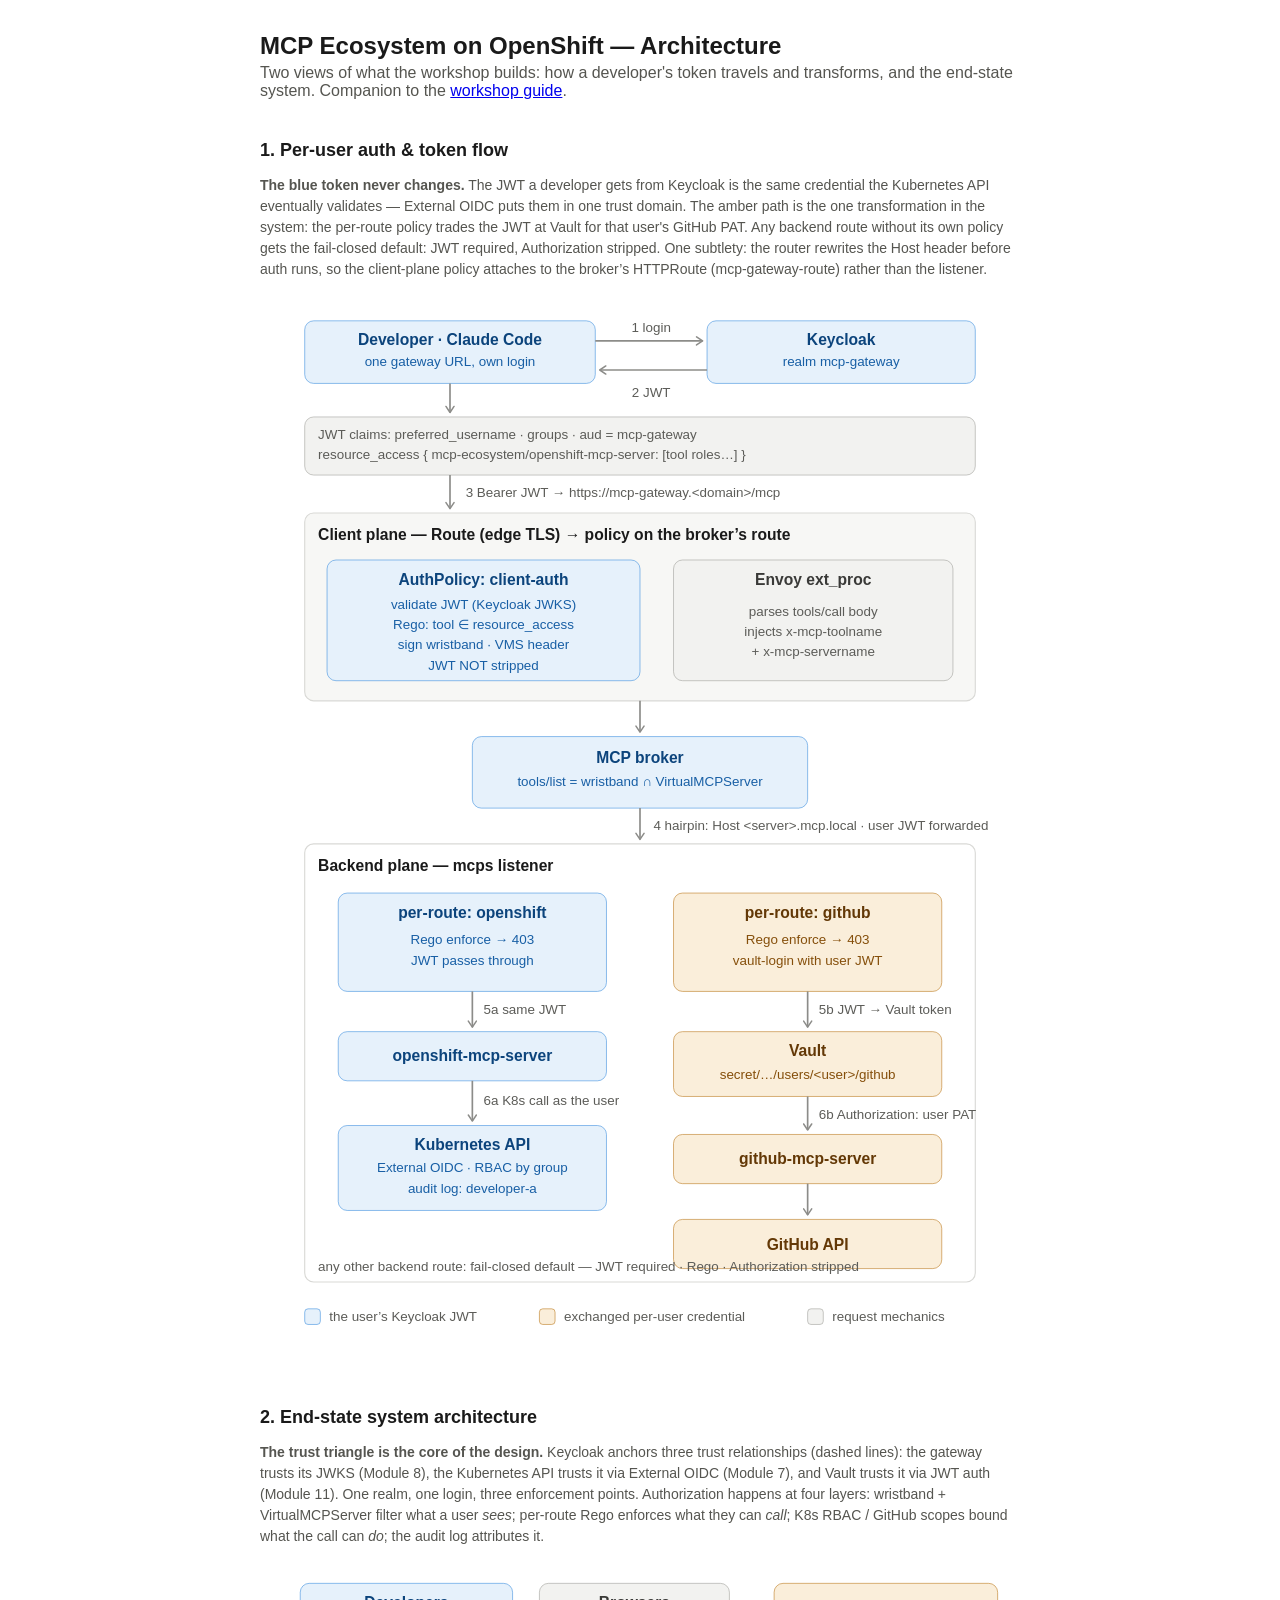
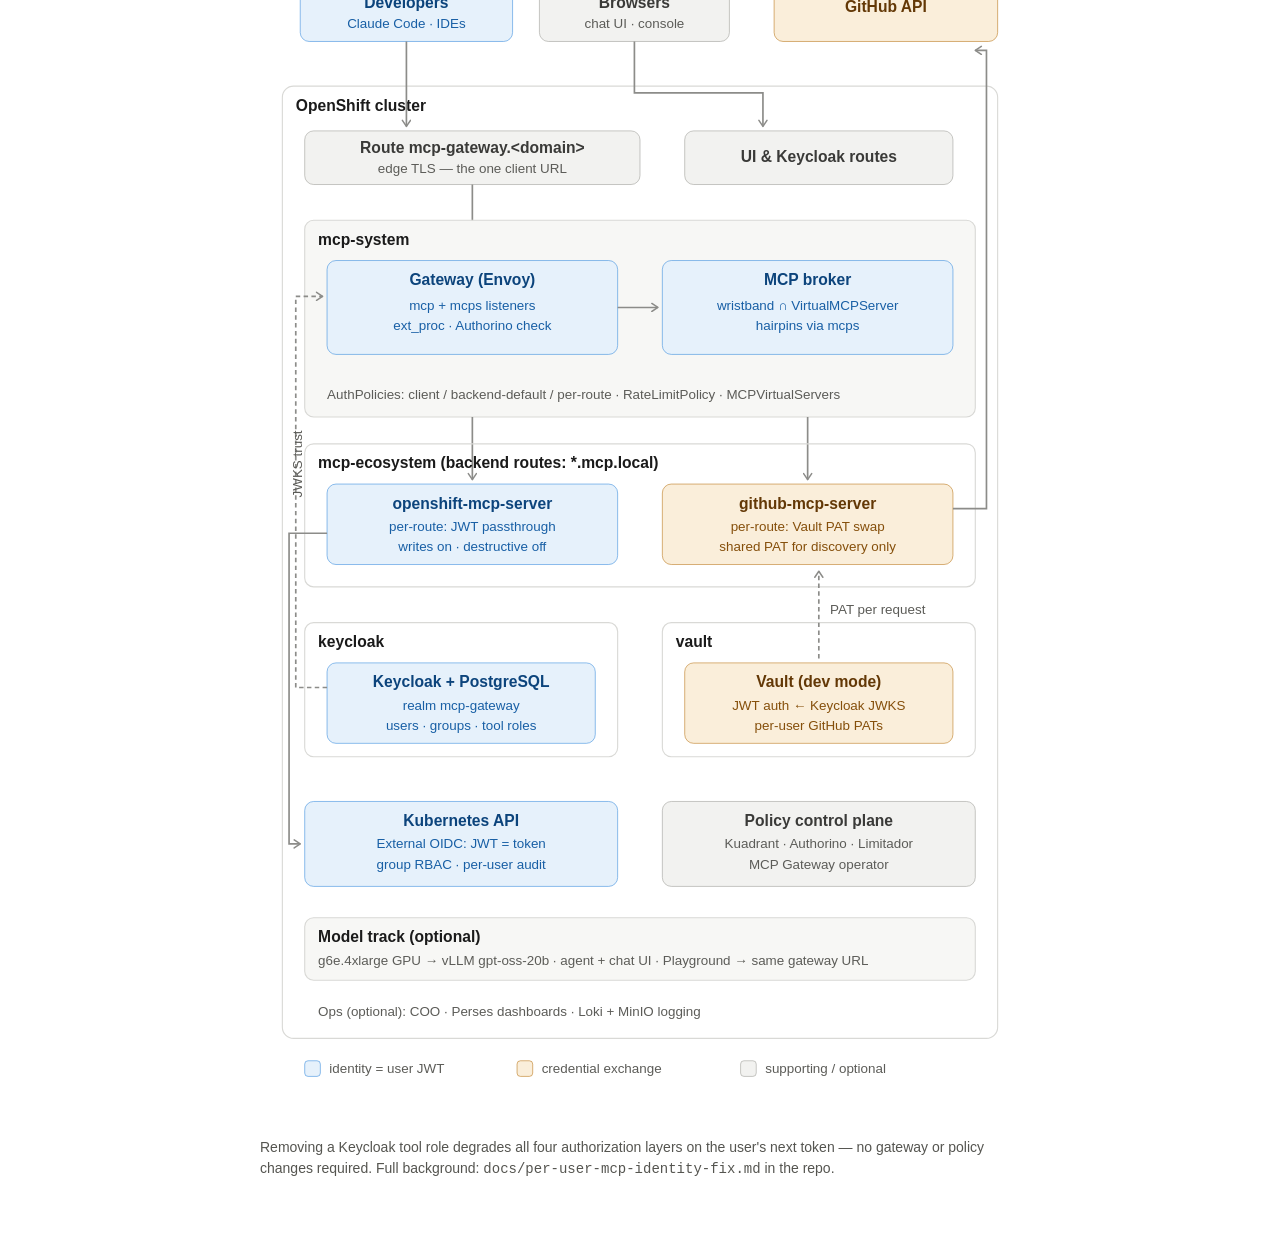
==== deploy/workshop/architecture-diagrams.html @ 029cc880 "workshop: Fix walkthrough issues from end-to-end fidelity run Corrections discovered during a full w" ====
<!DOCTYPE html>
<html lang="en">
<head>
<meta charset="utf-8">
<meta name="viewport" content="width=device-width, initial-scale=1">
<title>MCP Workshop — Architecture &amp; Token Flow</title>
<style>
  :root { --t:#8c8c89; --b:#d9d9d6; --bg2:#f7f7f5; }
  body { font-family: -apple-system, BlinkMacSystemFont, "Segoe UI", Helvetica, Arial, sans-serif;
         margin: 0; padding: 32px 16px 64px; background:#ffffff; color:#1a1a1a; }
  main { max-width: 760px; margin: 0 auto; }
  h1 { font-size: 24px; margin: 0 0 4px; }
  h2 { font-size: 18px; margin: 40px 0 8px; }
  p.lede { color:#555550; margin-top: 0; }
  p.note { font-size: 14px; color:#555550; line-height: 1.5; }
  svg { width: 100%; height: auto; display: block; margin: 12px 0; }
  /* SVG text classes */
  svg .th { font: 600 14px -apple-system, BlinkMacSystemFont, "Segoe UI", sans-serif; fill:#1a1a1a; }
  svg .t  { font: 400 14px -apple-system, BlinkMacSystemFont, "Segoe UI", sans-serif; fill:#1a1a1a; }
  svg .ts { font: 400 12px -apple-system, BlinkMacSystemFont, "Segoe UI", sans-serif; fill:#5c5c58; }
  /* Color ramps */
  svg .c-blue  rect { fill:#E6F1FB; stroke:#378ADD; }
  svg .c-blue  .th, svg .c-blue .t  { fill:#0C447C; }
  svg .c-blue  .ts { fill:#185FA5; }
  svg .c-amber rect { fill:#FAEEDA; stroke:#BA7517; }
  svg .c-amber .th, svg .c-amber .t { fill:#633806; }
  svg .c-amber .ts { fill:#854F0B; }
  svg .c-gray  rect { fill:#F2F2F0; stroke:#9c9c98; }
  svg .c-gray  .th, svg .c-gray .t  { fill:#3a3a38; }
  svg .c-gray  .ts { fill:#5c5c58; }
</style>
</head>
<body>
<main>
<h1>MCP Ecosystem on OpenShift — Architecture</h1>
<p class="lede">Two views of what the workshop builds: how a developer's token travels and transforms, and the end-state system. Companion to the
<a href="https://rdwj.github.io/workshop-setup-mcp/">workshop guide</a>.</p>

<h2>1. Per-user auth &amp; token flow</h2>
<p class="note"><strong>The blue token never changes.</strong> The JWT a developer gets from Keycloak is the same credential the Kubernetes API
eventually validates — External OIDC puts them in one trust domain. The amber path is the one transformation in the system: the per-route policy
trades the JWT at Vault for that user's GitHub PAT. Any backend route without its own policy gets the fail-closed default: JWT required,
Authorization stripped. One subtlety: the router rewrites the Host header before auth runs, so the client-plane policy attaches to the broker&#8217;s HTTPRoute (mcp-gateway-route) rather than the listener.</p>

<svg viewBox="0 0 680 960" xmlns="http://www.w3.org/2000/svg" role="img">
<title>Per-user auth and token flow through the MCP Gateway</title>
<desc>A developer gets a JWT from Keycloak, sends it to the gateway client plane where it is validated and kept intact, the broker hairpins to backend routes where per-route policies either pass the JWT through to the Kubernetes API or exchange it at Vault for the user's GitHub PAT.</desc>
<defs><marker id="arrow" viewBox="0 0 10 10" refX="8" refY="5" markerWidth="6" markerHeight="6" orient="auto-start-reverse"><path d="M2 1L8 5L2 9" fill="none" stroke="context-stroke" stroke-width="1.5" stroke-linecap="round" stroke-linejoin="round"/></marker></defs>

<g class="c-blue">
  <rect x="40" y="24" width="260" height="56" rx="8" stroke-width="0.5"/>
  <text class="th" x="170" y="46" text-anchor="middle">Developer · Claude Code</text>
  <text class="ts" x="170" y="64" text-anchor="middle">one gateway URL, own login</text>
</g>
<g class="c-blue">
  <rect x="400" y="24" width="240" height="56" rx="8" stroke-width="0.5"/>
  <text class="th" x="520" y="46" text-anchor="middle">Keycloak</text>
  <text class="ts" x="520" y="64" text-anchor="middle">realm mcp-gateway</text>
</g>
<line x1="300" y1="42" x2="396" y2="42" stroke="var(--t)" stroke-width="1.5" marker-end="url(#arrow)"/>
<text class="ts" x="350" y="34" text-anchor="middle">1 login</text>
<line x1="400" y1="68" x2="304" y2="68" stroke="var(--t)" stroke-width="1.5" marker-end="url(#arrow)"/>
<text class="ts" x="350" y="92" text-anchor="middle">2 JWT</text>

<line x1="170" y1="80" x2="170" y2="106" stroke="var(--t)" stroke-width="1.5" marker-end="url(#arrow)"/>
<g class="c-gray">
  <rect x="40" y="110" width="600" height="52" rx="8" stroke-width="0.5"/>
  <text class="ts" x="52" y="130">JWT claims:  preferred_username · groups · aud = mcp-gateway</text>
  <text class="ts" x="52" y="148">resource_access { mcp-ecosystem/openshift-mcp-server: [tool roles…] }</text>
</g>

<line x1="170" y1="162" x2="170" y2="192" stroke="var(--t)" stroke-width="1.5" marker-end="url(#arrow)"/>
<text class="ts" x="184" y="182">3 Bearer JWT → https://mcp-gateway.&lt;domain&gt;/mcp</text>
<rect x="40" y="196" width="600" height="168" rx="8" fill="var(--bg2)" stroke="var(--b)"/>
<text class="th" x="52" y="220">Client plane — Route (edge TLS) → policy on the broker&#8217;s route</text>
<g class="c-blue">
  <rect x="60" y="238" width="280" height="108" rx="8" stroke-width="0.5"/>
  <text class="th" x="200" y="260" text-anchor="middle">AuthPolicy: client-auth</text>
  <text class="ts" x="200" y="282" text-anchor="middle">validate JWT (Keycloak JWKS)</text>
  <text class="ts" x="200" y="300" text-anchor="middle">Rego: tool ∈ resource_access</text>
  <text class="ts" x="200" y="318" text-anchor="middle">sign wristband · VMS header</text>
  <text class="ts" x="200" y="336" text-anchor="middle">JWT NOT stripped</text>
</g>
<g class="c-gray">
  <rect x="370" y="238" width="250" height="108" rx="8" stroke-width="0.5"/>
  <text class="th" x="495" y="260" text-anchor="middle">Envoy ext_proc</text>
  <text class="ts" x="495" y="288" text-anchor="middle">parses tools/call body</text>
  <text class="ts" x="495" y="306" text-anchor="middle">injects x-mcp-toolname</text>
  <text class="ts" x="495" y="324" text-anchor="middle">+ x-mcp-servername</text>
</g>

<line x1="340" y1="364" x2="340" y2="392" stroke="var(--t)" stroke-width="1.5" marker-end="url(#arrow)"/>
<g class="c-blue">
  <rect x="190" y="396" width="300" height="64" rx="8" stroke-width="0.5"/>
  <text class="th" x="340" y="420" text-anchor="middle">MCP broker</text>
  <text class="ts" x="340" y="440" text-anchor="middle">tools/list = wristband ∩ VirtualMCPServer</text>
</g>
<line x1="340" y1="460" x2="340" y2="488" stroke="var(--t)" stroke-width="1.5" marker-end="url(#arrow)"/>
<text class="ts" x="352" y="480">4 hairpin: Host &lt;server&gt;.mcp.local · user JWT forwarded</text>

<rect x="40" y="492" width="600" height="392" rx="8" fill="none" stroke="var(--b)"/>
<text class="th" x="52" y="516">Backend plane — mcps listener</text>

<g class="c-blue">
  <rect x="70" y="536" width="240" height="88" rx="8" stroke-width="0.5"/>
  <text class="th" x="190" y="558" text-anchor="middle">per-route: openshift</text>
  <text class="ts" x="190" y="582" text-anchor="middle">Rego enforce → 403</text>
  <text class="ts" x="190" y="600" text-anchor="middle">JWT passes through</text>
</g>
<line x1="190" y1="624" x2="190" y2="656" stroke="var(--t)" stroke-width="1.5" marker-end="url(#arrow)"/>
<text class="ts" x="200" y="644">5a same JWT</text>
<g class="c-blue">
  <rect x="70" y="660" width="240" height="44" rx="8" stroke-width="0.5"/>
  <text class="th" x="190" y="686" text-anchor="middle">openshift-mcp-server</text>
</g>
<line x1="190" y1="704" x2="190" y2="740" stroke="var(--t)" stroke-width="1.5" marker-end="url(#arrow)"/>
<text class="ts" x="200" y="726">6a K8s call as the user</text>
<g class="c-blue">
  <rect x="70" y="744" width="240" height="76" rx="8" stroke-width="0.5"/>
  <text class="th" x="190" y="766" text-anchor="middle">Kubernetes API</text>
  <text class="ts" x="190" y="786" text-anchor="middle">External OIDC · RBAC by group</text>
  <text class="ts" x="190" y="804" text-anchor="middle">audit log: developer-a</text>
</g>

<g class="c-amber">
  <rect x="370" y="536" width="240" height="88" rx="8" stroke-width="0.5"/>
  <text class="th" x="490" y="558" text-anchor="middle">per-route: github</text>
  <text class="ts" x="490" y="582" text-anchor="middle">Rego enforce → 403</text>
  <text class="ts" x="490" y="600" text-anchor="middle">vault-login with user JWT</text>
</g>
<line x1="490" y1="624" x2="490" y2="656" stroke="var(--t)" stroke-width="1.5" marker-end="url(#arrow)"/>
<text class="ts" x="500" y="644">5b JWT → Vault token</text>
<g class="c-amber">
  <rect x="370" y="660" width="240" height="58" rx="8" stroke-width="0.5"/>
  <text class="th" x="490" y="682" text-anchor="middle">Vault</text>
  <text class="ts" x="490" y="702" text-anchor="middle">secret/…/users/&lt;user&gt;/github</text>
</g>
<line x1="490" y1="718" x2="490" y2="748" stroke="var(--t)" stroke-width="1.5" marker-end="url(#arrow)"/>
<text class="ts" x="500" y="738">6b Authorization: user PAT</text>
<g class="c-amber">
  <rect x="370" y="752" width="240" height="44" rx="8" stroke-width="0.5"/>
  <text class="th" x="490" y="778" text-anchor="middle">github-mcp-server</text>
</g>
<line x1="490" y1="796" x2="490" y2="824" stroke="var(--t)" stroke-width="1.5" marker-end="url(#arrow)"/>
<g class="c-amber">
  <rect x="370" y="828" width="240" height="44" rx="8" stroke-width="0.5"/>
  <text class="th" x="490" y="855" text-anchor="middle">GitHub API</text>
</g>
<text class="ts" x="52" y="874">any other backend route: fail-closed default — JWT required · Rego · Authorization stripped</text>

<g class="c-blue"><rect x="40" y="908" width="14" height="14" rx="3" stroke-width="0.5"/></g>
<text class="ts" x="62" y="919">the user&#8217;s Keycloak JWT</text>
<g class="c-amber"><rect x="250" y="908" width="14" height="14" rx="3" stroke-width="0.5"/></g>
<text class="ts" x="272" y="919">exchanged per-user credential</text>
<g class="c-gray"><rect x="490" y="908" width="14" height="14" rx="3" stroke-width="0.5"/></g>
<text class="ts" x="512" y="919">request mechanics</text>
</svg>

<h2>2. End-state system architecture</h2>
<p class="note"><strong>The trust triangle is the core of the design.</strong> Keycloak anchors three trust relationships (dashed lines):
the gateway trusts its JWKS (Module 8), the Kubernetes API trusts it via External OIDC (Module 7), and Vault trusts it via JWT auth
(Module 11). One realm, one login, three enforcement points. Authorization happens at four layers: wristband + VirtualMCPServer filter what a
user <em>sees</em>; per-route Rego enforces what they can <em>call</em>; K8s RBAC / GitHub scopes bound what the call can <em>do</em>;
the audit log attributes it.</p>

<svg viewBox="0 0 680 1040" xmlns="http://www.w3.org/2000/svg" role="img">
<title>End-state architecture built by the MCP workshop</title>
<desc>Developers and browsers connect through a single Route into the MCP Gateway in mcp-system, which brokers to MCP servers in mcp-ecosystem; Keycloak provides identity, Vault provides per-user GitHub credentials, the Kubernetes API trusts Keycloak via External OIDC, with optional model-serving and observability tracks.</desc>
<defs><marker id="arrow2" viewBox="0 0 10 10" refX="8" refY="5" markerWidth="6" markerHeight="6" orient="auto-start-reverse"><path d="M2 1L8 5L2 9" fill="none" stroke="context-stroke" stroke-width="1.5" stroke-linecap="round" stroke-linejoin="round"/></marker></defs>

<g class="c-blue">
  <rect x="36" y="20" width="190" height="52" rx="8" stroke-width="0.5"/>
  <text class="th" x="131" y="42" text-anchor="middle">Developers</text>
  <text class="ts" x="131" y="60" text-anchor="middle">Claude Code · IDEs</text>
</g>
<g class="c-gray">
  <rect x="250" y="20" width="170" height="52" rx="8" stroke-width="0.5"/>
  <text class="th" x="335" y="42" text-anchor="middle">Browsers</text>
  <text class="ts" x="335" y="60" text-anchor="middle">chat UI · console</text>
</g>
<g class="c-amber">
  <rect x="460" y="20" width="200" height="52" rx="8" stroke-width="0.5"/>
  <text class="th" x="560" y="46" text-anchor="middle">GitHub API</text>
</g>

<rect x="20" y="112" width="640" height="852" rx="10" fill="none" stroke="var(--b)"/>
<text class="th" x="32" y="134">OpenShift cluster</text>

<line x1="131" y1="72" x2="131" y2="148" stroke="var(--t)" stroke-width="1.5" marker-end="url(#arrow2)"/>
<polyline points="335,72 335,118 450,118 450,148" fill="none" stroke="var(--t)" stroke-width="1.5" marker-end="url(#arrow2)"/>
<g class="c-gray">
  <rect x="40" y="152" width="300" height="48" rx="8" stroke-width="0.5"/>
  <text class="th" x="190" y="172" text-anchor="middle">Route mcp-gateway.&lt;domain&gt;</text>
  <text class="ts" x="190" y="190" text-anchor="middle">edge TLS — the one client URL</text>
</g>
<g class="c-gray">
  <rect x="380" y="152" width="240" height="48" rx="8" stroke-width="0.5"/>
  <text class="th" x="500" y="180" text-anchor="middle">UI &amp; Keycloak routes</text>
</g>

<line x1="190" y1="200" x2="190" y2="264" stroke="var(--t)" stroke-width="1.5" marker-end="url(#arrow2)"/>
<rect x="40" y="232" width="600" height="176" rx="8" fill="var(--bg2)" stroke="var(--b)"/>
<text class="th" x="52" y="254">mcp-system</text>
<g class="c-blue">
  <rect x="60" y="268" width="260" height="84" rx="8" stroke-width="0.5"/>
  <text class="th" x="190" y="290" text-anchor="middle">Gateway (Envoy)</text>
  <text class="ts" x="190" y="312" text-anchor="middle">mcp + mcps listeners</text>
  <text class="ts" x="190" y="330" text-anchor="middle">ext_proc · Authorino check</text>
</g>
<g class="c-blue">
  <rect x="360" y="268" width="260" height="84" rx="8" stroke-width="0.5"/>
  <text class="th" x="490" y="290" text-anchor="middle">MCP broker</text>
  <text class="ts" x="490" y="312" text-anchor="middle">wristband ∩ VirtualMCPServer</text>
  <text class="ts" x="490" y="330" text-anchor="middle">hairpins via mcps</text>
</g>
<line x1="320" y1="310" x2="356" y2="310" stroke="var(--t)" stroke-width="1.5" marker-end="url(#arrow2)"/>
<text class="ts" x="60" y="392">AuthPolicies: client / backend-default / per-route · RateLimitPolicy · MCPVirtualServers</text>

<line x1="190" y1="408" x2="190" y2="464" stroke="var(--t)" stroke-width="1.5" marker-end="url(#arrow2)"/>
<line x1="490" y1="408" x2="490" y2="464" stroke="var(--t)" stroke-width="1.5" marker-end="url(#arrow2)"/>
<rect x="40" y="432" width="600" height="128" rx="8" fill="none" stroke="var(--b)"/>
<text class="th" x="52" y="454">mcp-ecosystem  (backend routes: *.mcp.local)</text>
<g class="c-blue">
  <rect x="60" y="468" width="260" height="72" rx="8" stroke-width="0.5"/>
  <text class="th" x="190" y="490" text-anchor="middle">openshift-mcp-server</text>
  <text class="ts" x="190" y="510" text-anchor="middle">per-route: JWT passthrough</text>
  <text class="ts" x="190" y="528" text-anchor="middle">writes on · destructive off</text>
</g>
<g class="c-amber">
  <rect x="360" y="468" width="260" height="72" rx="8" stroke-width="0.5"/>
  <text class="th" x="490" y="490" text-anchor="middle">github-mcp-server</text>
  <text class="ts" x="490" y="510" text-anchor="middle">per-route: Vault PAT swap</text>
  <text class="ts" x="490" y="528" text-anchor="middle">shared PAT for discovery only</text>
</g>
<polyline points="620,490 650,490 650,80 640,80" fill="none" stroke="var(--t)" stroke-width="1.5" marker-end="url(#arrow2)"/>

<rect x="40" y="592" width="280" height="120" rx="8" fill="none" stroke="var(--b)"/>
<text class="th" x="52" y="614">keycloak</text>
<g class="c-blue">
  <rect x="60" y="628" width="240" height="72" rx="8" stroke-width="0.5"/>
  <text class="th" x="180" y="650" text-anchor="middle">Keycloak + PostgreSQL</text>
  <text class="ts" x="180" y="670" text-anchor="middle">realm mcp-gateway</text>
  <text class="ts" x="180" y="688" text-anchor="middle">users · groups · tool roles</text>
</g>
<rect x="360" y="592" width="280" height="120" rx="8" fill="none" stroke="var(--b)"/>
<text class="th" x="372" y="614">vault</text>
<g class="c-amber">
  <rect x="380" y="628" width="240" height="72" rx="8" stroke-width="0.5"/>
  <text class="th" x="500" y="650" text-anchor="middle">Vault (dev mode)</text>
  <text class="ts" x="500" y="670" text-anchor="middle">JWT auth ← Keycloak JWKS</text>
  <text class="ts" x="500" y="688" text-anchor="middle">per-user GitHub PATs</text>
</g>
<line x1="500" y1="624" x2="500" y2="546" stroke="var(--t)" stroke-width="1.5" stroke-dasharray="4 3" marker-end="url(#arrow2)"/>
<text class="ts" x="510" y="584">PAT per request</text>
<polyline points="60,650 32,650 32,300 56,300" fill="none" stroke="var(--t)" stroke-width="1.5" stroke-dasharray="4 3" marker-end="url(#arrow2)"/>
<text class="ts" x="38" y="480" transform="rotate(-90 38 480)">JWKS trust</text>

<g class="c-blue">
  <rect x="40" y="752" width="280" height="76" rx="8" stroke-width="0.5"/>
  <text class="th" x="180" y="774" text-anchor="middle">Kubernetes API</text>
  <text class="ts" x="180" y="794" text-anchor="middle">External OIDC: JWT = token</text>
  <text class="ts" x="180" y="812" text-anchor="middle">group RBAC · per-user audit</text>
</g>
<polyline points="60,512 26,512 26,790 36,790" fill="none" stroke="var(--t)" stroke-width="1.5" marker-end="url(#arrow2)"/>
<g class="c-gray">
  <rect x="360" y="752" width="280" height="76" rx="8" stroke-width="0.5"/>
  <text class="th" x="500" y="774" text-anchor="middle">Policy control plane</text>
  <text class="ts" x="500" y="794" text-anchor="middle">Kuadrant · Authorino · Limitador</text>
  <text class="ts" x="500" y="812" text-anchor="middle">MCP Gateway operator</text>
</g>

<rect x="40" y="856" width="600" height="56" rx="8" fill="var(--bg2)" stroke="var(--b)"/>
<text class="th" x="52" y="878">Model track (optional)</text>
<text class="ts" x="52" y="898">g6e.4xlarge GPU → vLLM gpt-oss-20b · agent + chat UI · Playground → same gateway URL</text>
<text class="ts" x="52" y="944">Ops (optional): COO · Perses dashboards · Loki + MinIO logging</text>

<g class="c-blue"><rect x="40" y="984" width="14" height="14" rx="3" stroke-width="0.5"/></g>
<text class="ts" x="62" y="995">identity = user JWT</text>
<g class="c-amber"><rect x="230" y="984" width="14" height="14" rx="3" stroke-width="0.5"/></g>
<text class="ts" x="252" y="995">credential exchange</text>
<g class="c-gray"><rect x="430" y="984" width="14" height="14" rx="3" stroke-width="0.5"/></g>
<text class="ts" x="452" y="995">supporting / optional</text>
</svg>

<p class="note">Removing a Keycloak tool role degrades all four authorization layers on the user's next token — no gateway or policy
changes required. Full background: <code>docs/per-user-mcp-identity-fix.md</code> in the repo.</p>
</main>
</body>
</html>
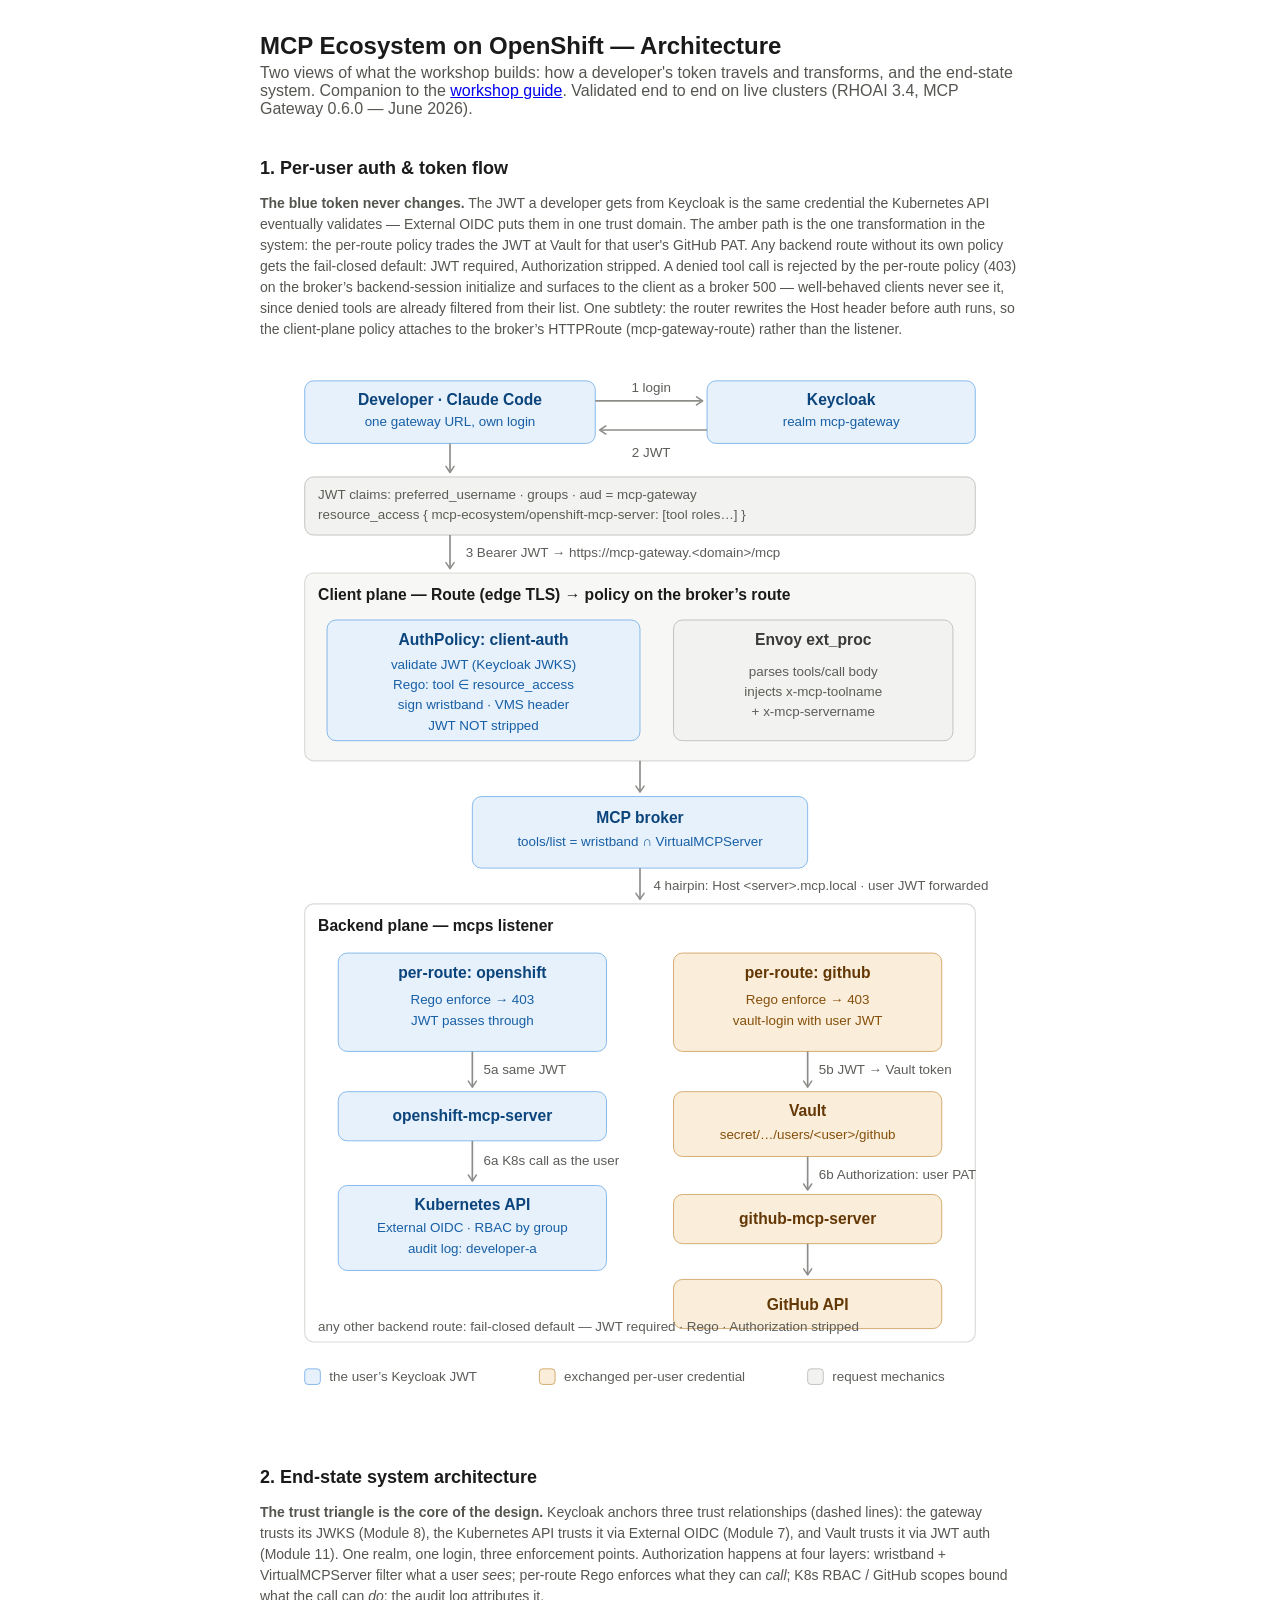
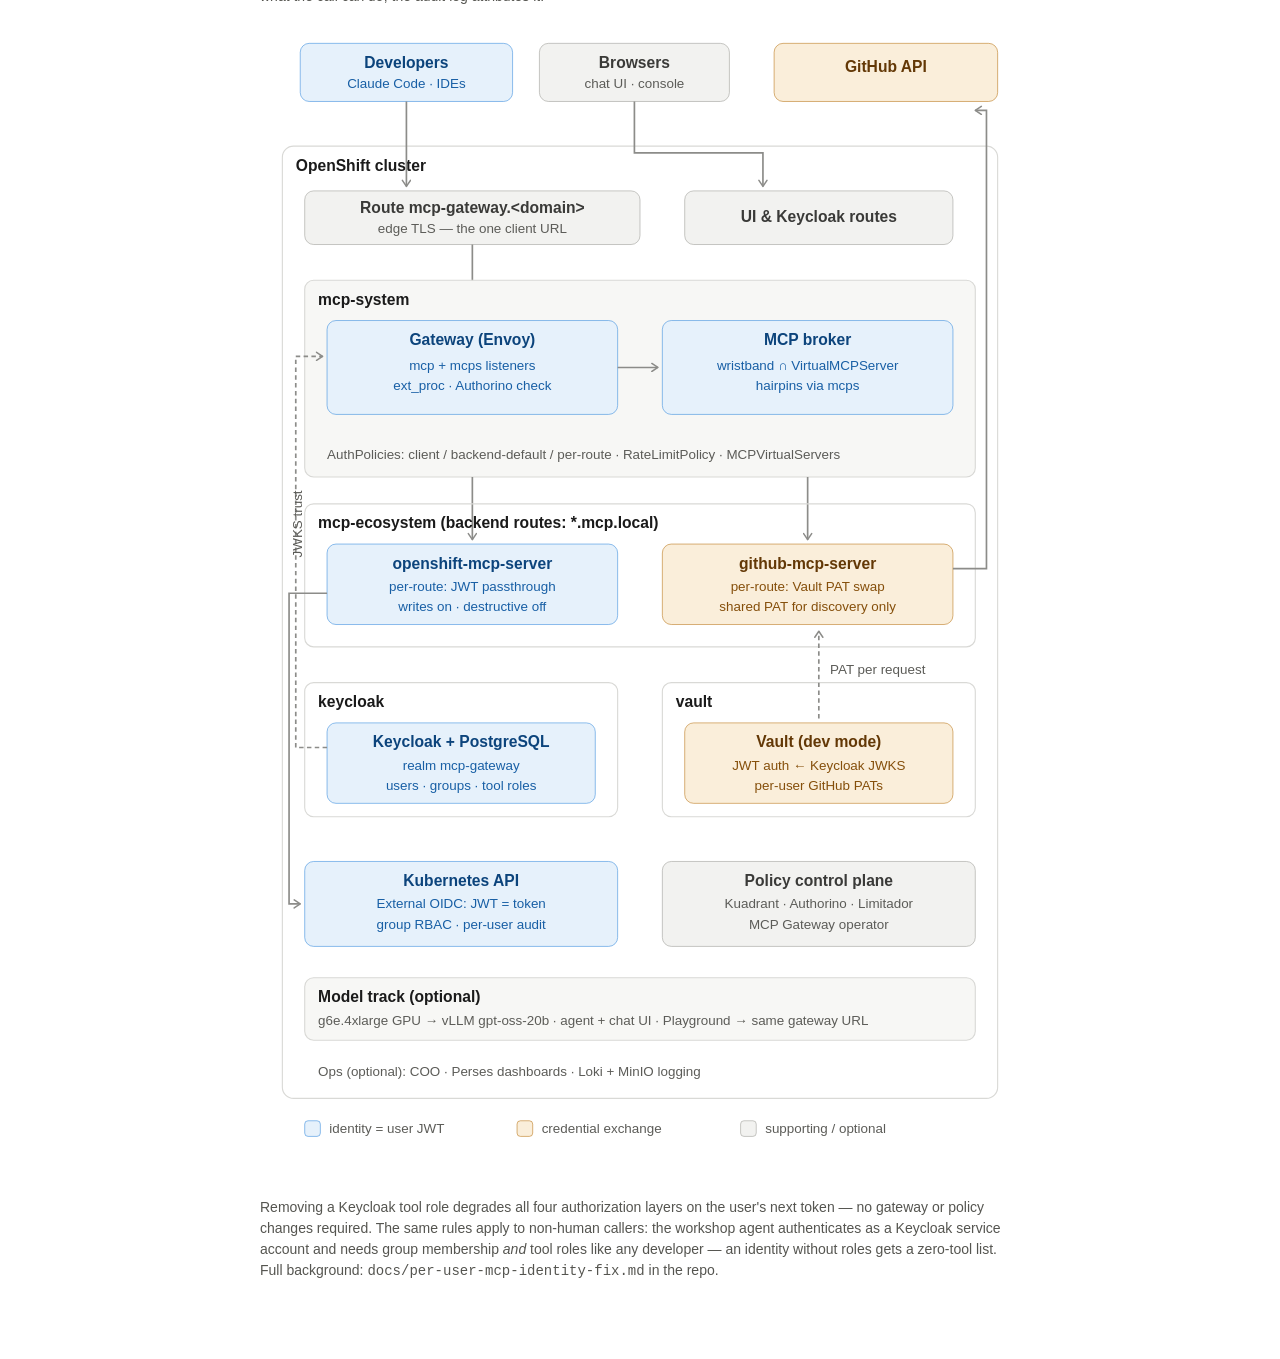
==== commit 7da8cba0: "workshop: Third walkthrough pass — operational fixes and guidance - Module 1: document InstallPlan c" ====
--- a/deploy/workshop/architecture-diagrams.html
+++ b/deploy/workshop/architecture-diagrams.html
@@ -34,13 +34,15 @@
 <main>
 <h1>MCP Ecosystem on OpenShift — Architecture</h1>
 <p class="lede">Two views of what the workshop builds: how a developer's token travels and transforms, and the end-state system. Companion to the
-<a href="https://rdwj.github.io/workshop-setup-mcp/">workshop guide</a>.</p>
+<a href="https://rdwj.github.io/workshop-setup-mcp/">workshop guide</a>.
+Validated end to end on live clusters (RHOAI 3.4, MCP Gateway 0.6.0 — June 2026).</p>
 
 <h2>1. Per-user auth &amp; token flow</h2>
 <p class="note"><strong>The blue token never changes.</strong> The JWT a developer gets from Keycloak is the same credential the Kubernetes API
 eventually validates — External OIDC puts them in one trust domain. The amber path is the one transformation in the system: the per-route policy
 trades the JWT at Vault for that user's GitHub PAT. Any backend route without its own policy gets the fail-closed default: JWT required,
-Authorization stripped. One subtlety: the router rewrites the Host header before auth runs, so the client-plane policy attaches to the broker&#8217;s HTTPRoute (mcp-gateway-route) rather than the listener.</p>
+Authorization stripped. A denied tool call is rejected by the per-route policy (403) on the broker&#8217;s backend-session initialize and
+surfaces to the client as a broker 500 — well-behaved clients never see it, since denied tools are already filtered from their list. One subtlety: the router rewrites the Host header before auth runs, so the client-plane policy attaches to the broker&#8217;s HTTPRoute (mcp-gateway-route) rather than the listener.</p>
 
 <svg viewBox="0 0 680 960" xmlns="http://www.w3.org/2000/svg" role="img">
 <title>Per-user auth and token flow through the MCP Gateway</title>
@@ -283,7 +285,9 @@
 </svg>
 
 <p class="note">Removing a Keycloak tool role degrades all four authorization layers on the user's next token — no gateway or policy
-changes required. Full background: <code>docs/per-user-mcp-identity-fix.md</code> in the repo.</p>
+changes required. The same rules apply to non-human callers: the workshop agent authenticates as a Keycloak service account and needs group
+membership <em>and</em> tool roles like any developer — an identity without roles gets a zero-tool list. Full background:
+<code>docs/per-user-mcp-identity-fix.md</code> in the repo.</p>
 </main>
 </body>
 </html>
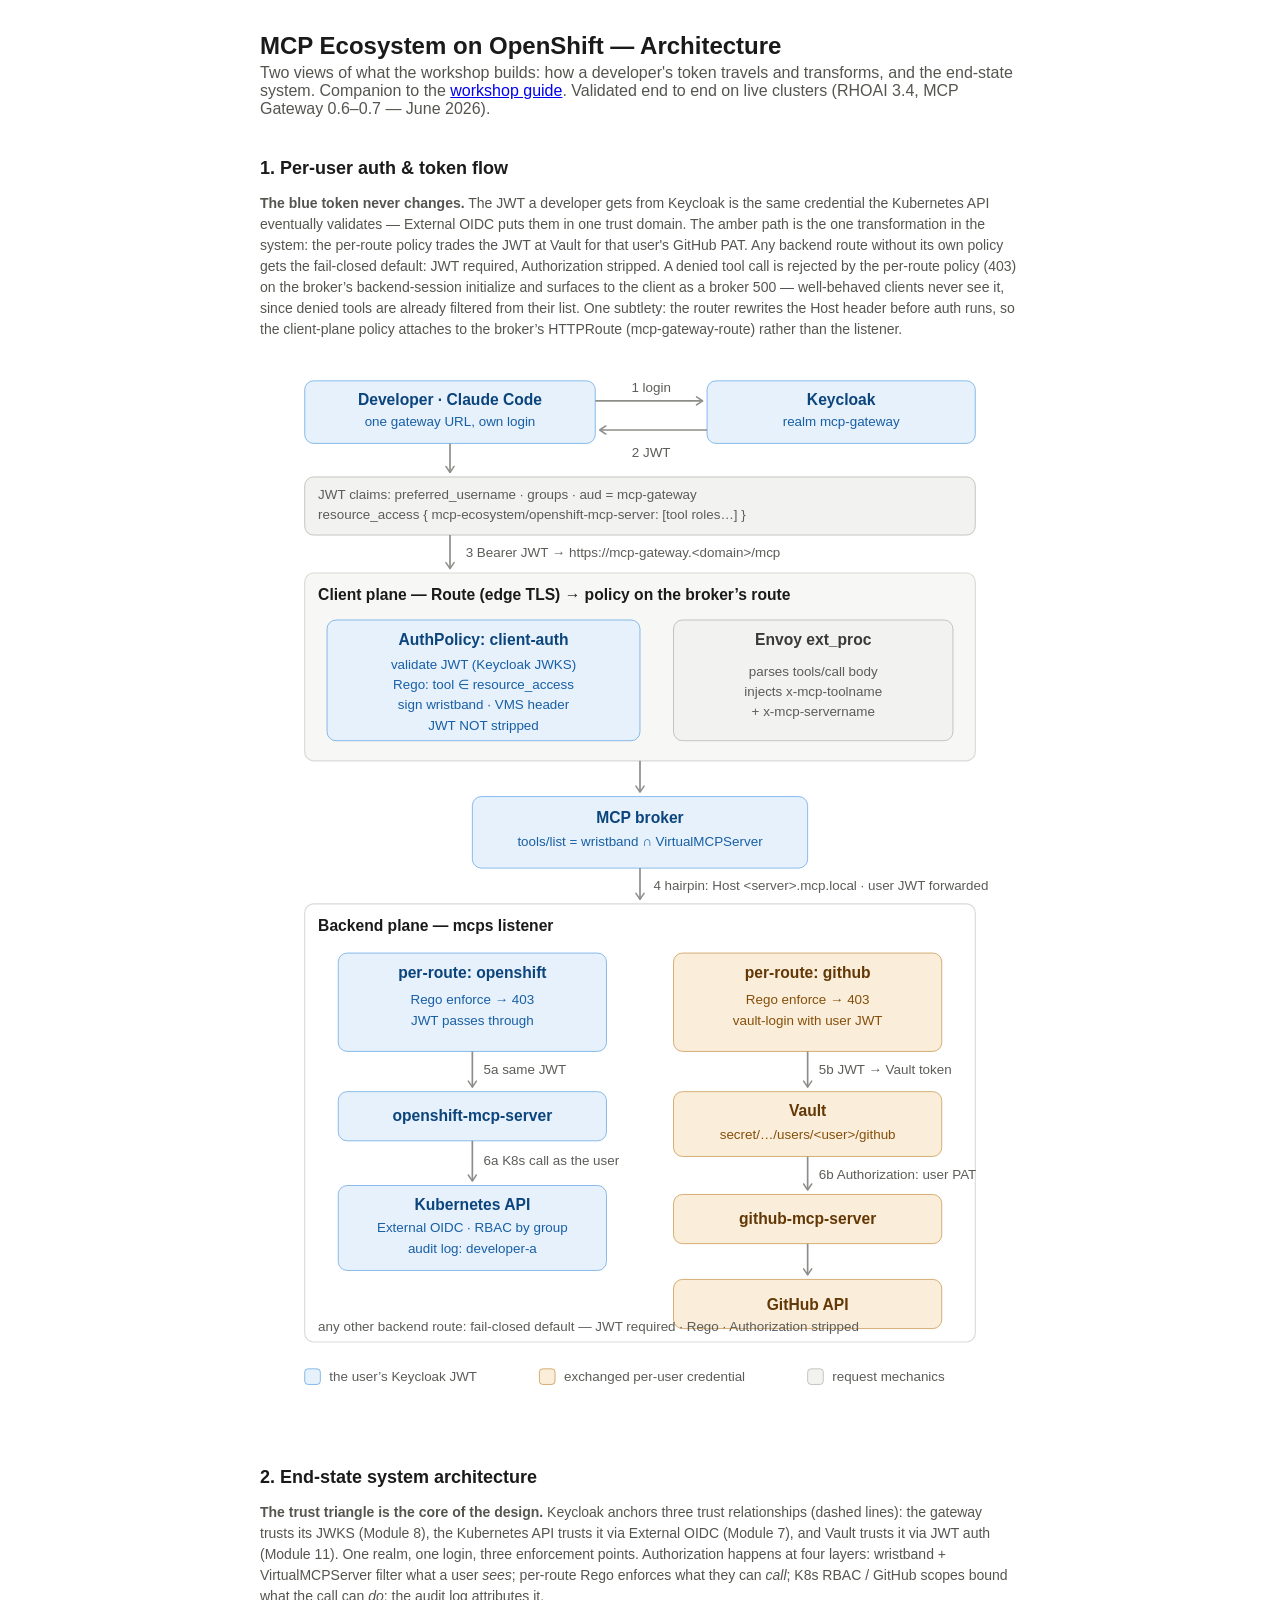
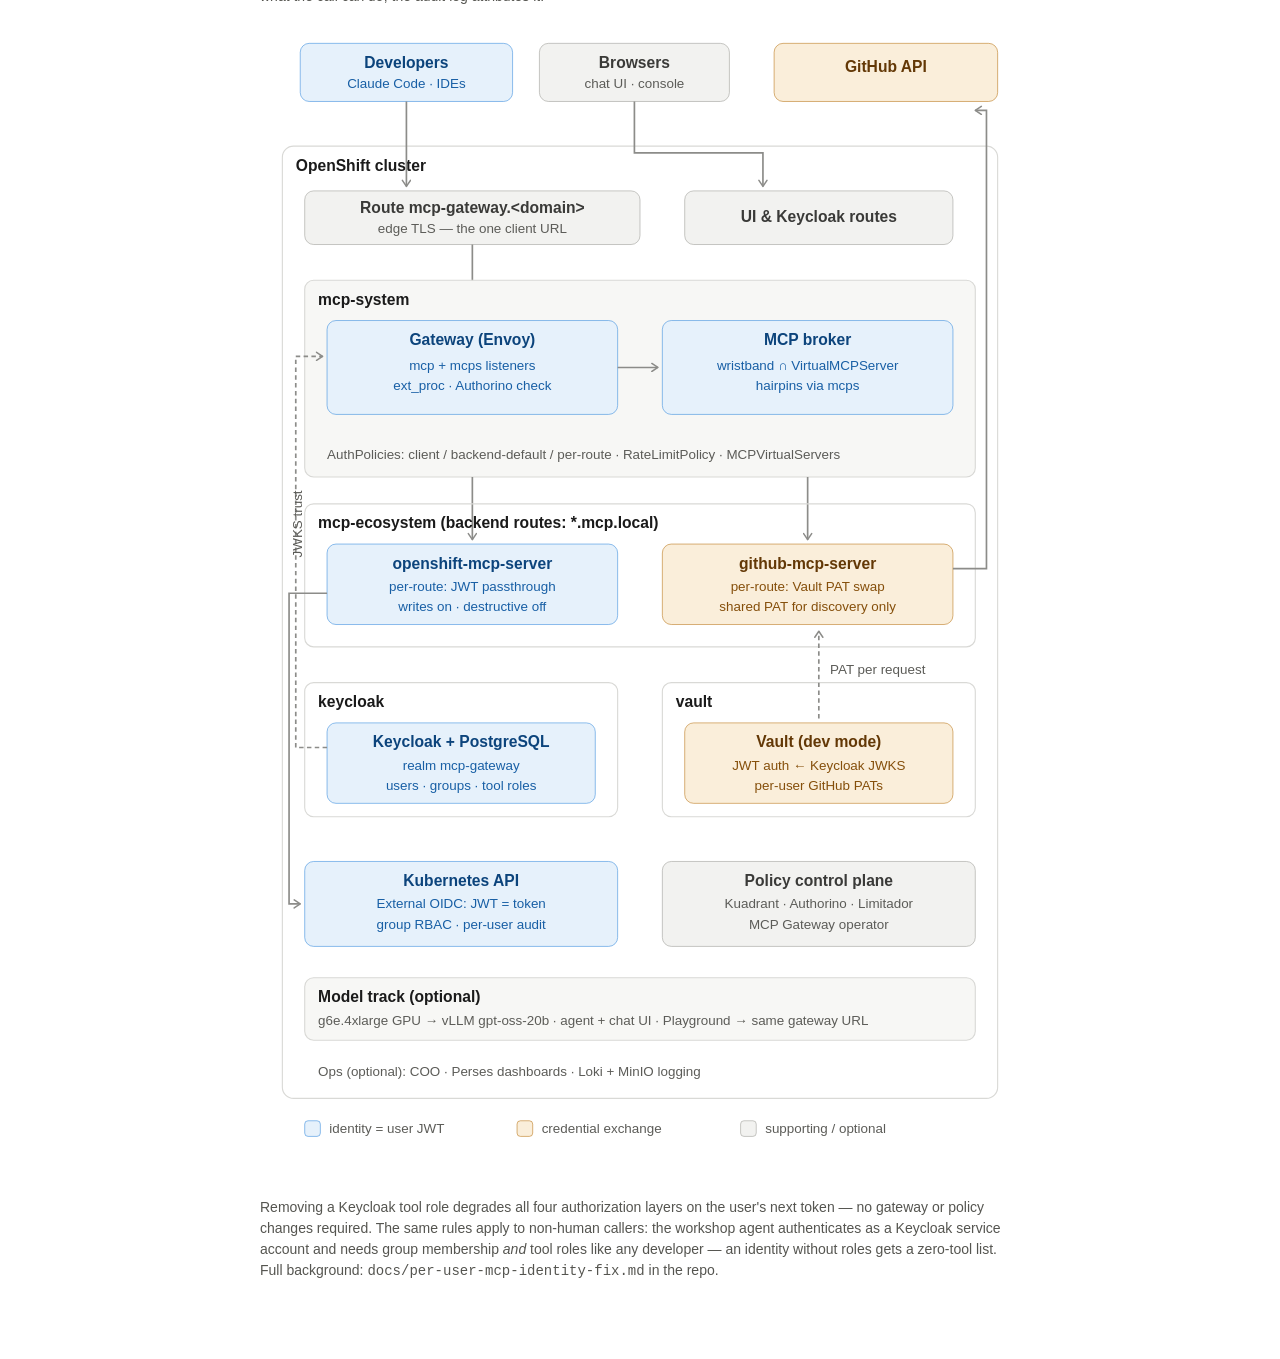
==== commit e8d054e8: "workshop: Update for MCP Gateway v0.7.0 unprefixed tool names MCP Gateway v0.7.0 only applies toolPr" ====
--- a/deploy/workshop/architecture-diagrams.html
+++ b/deploy/workshop/architecture-diagrams.html
@@ -35,7 +35,7 @@
 <h1>MCP Ecosystem on OpenShift — Architecture</h1>
 <p class="lede">Two views of what the workshop builds: how a developer's token travels and transforms, and the end-state system. Companion to the
 <a href="https://rdwj.github.io/workshop-setup-mcp/">workshop guide</a>.
-Validated end to end on live clusters (RHOAI 3.4, MCP Gateway 0.6.0 — June 2026).</p>
+Validated end to end on live clusters (RHOAI 3.4, MCP Gateway 0.6–0.7 — June 2026).</p>
 
 <h2>1. Per-user auth &amp; token flow</h2>
 <p class="note"><strong>The blue token never changes.</strong> The JWT a developer gets from Keycloak is the same credential the Kubernetes API
